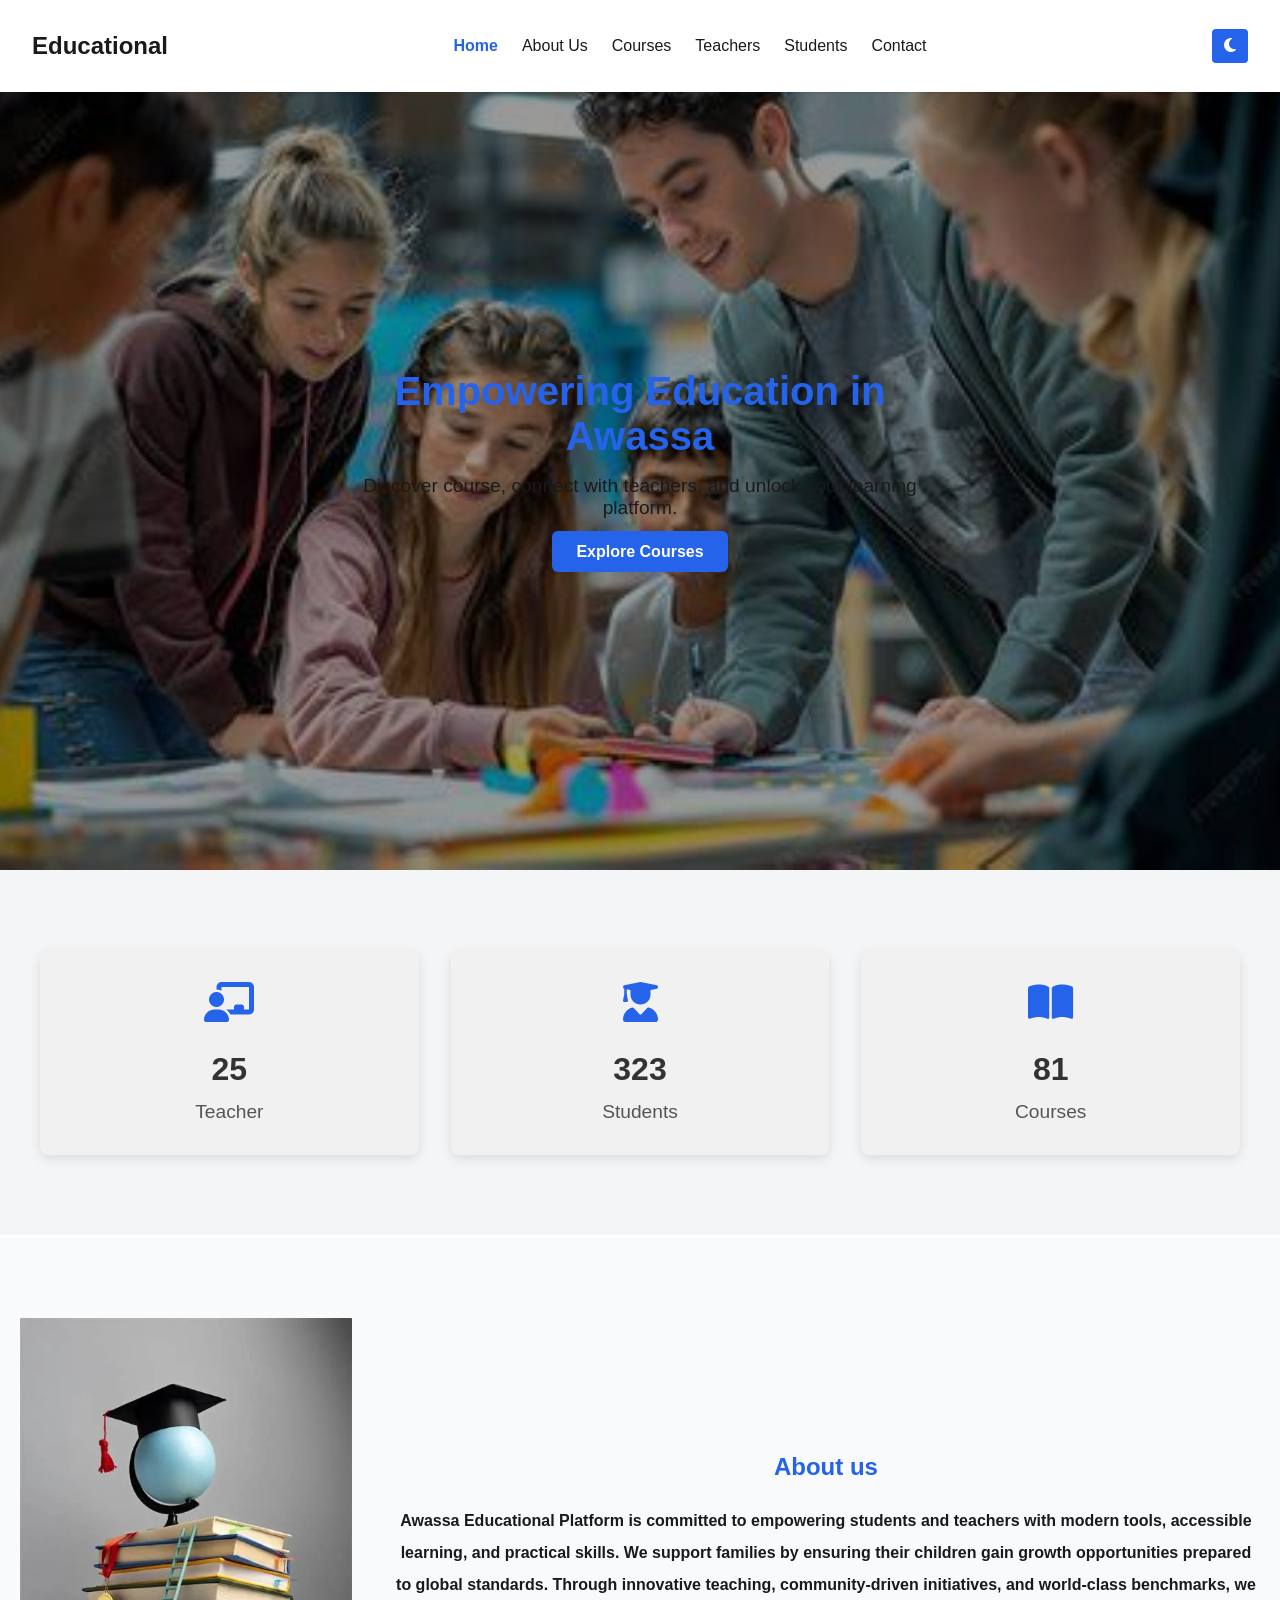
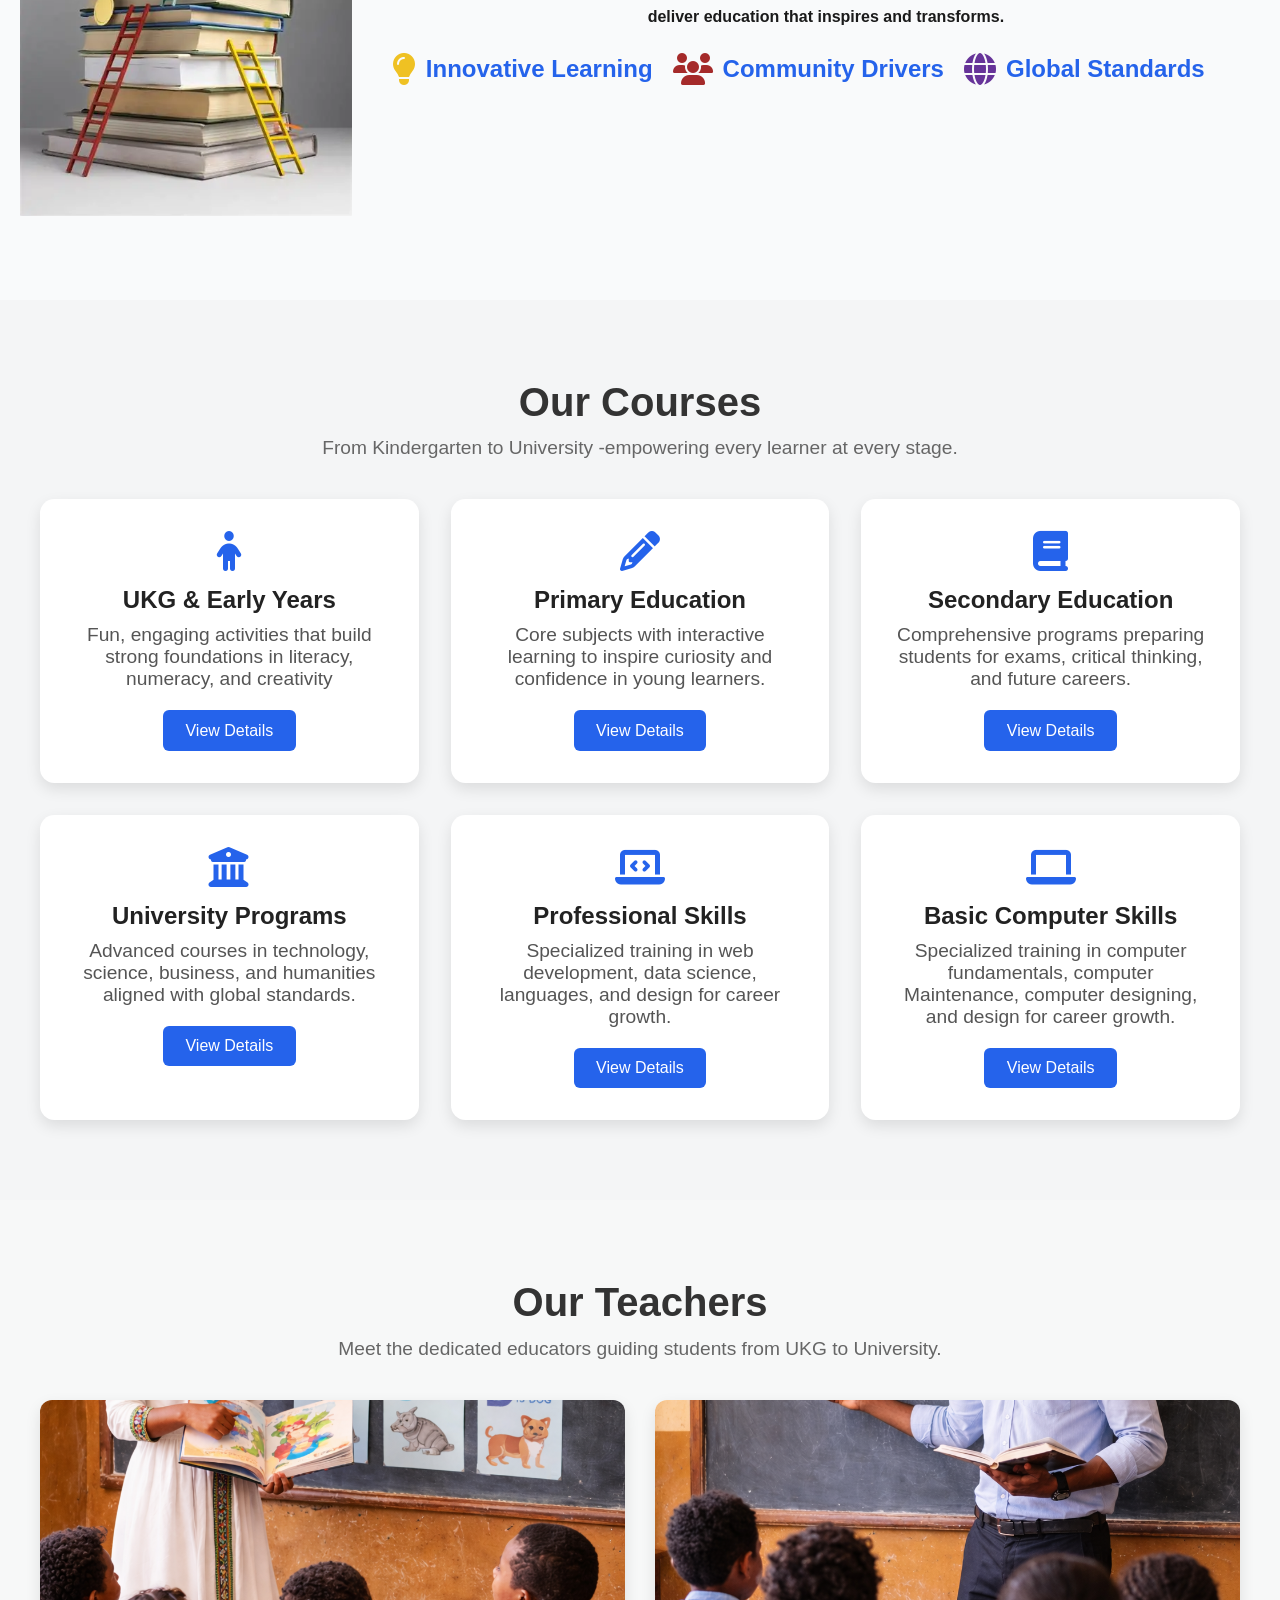
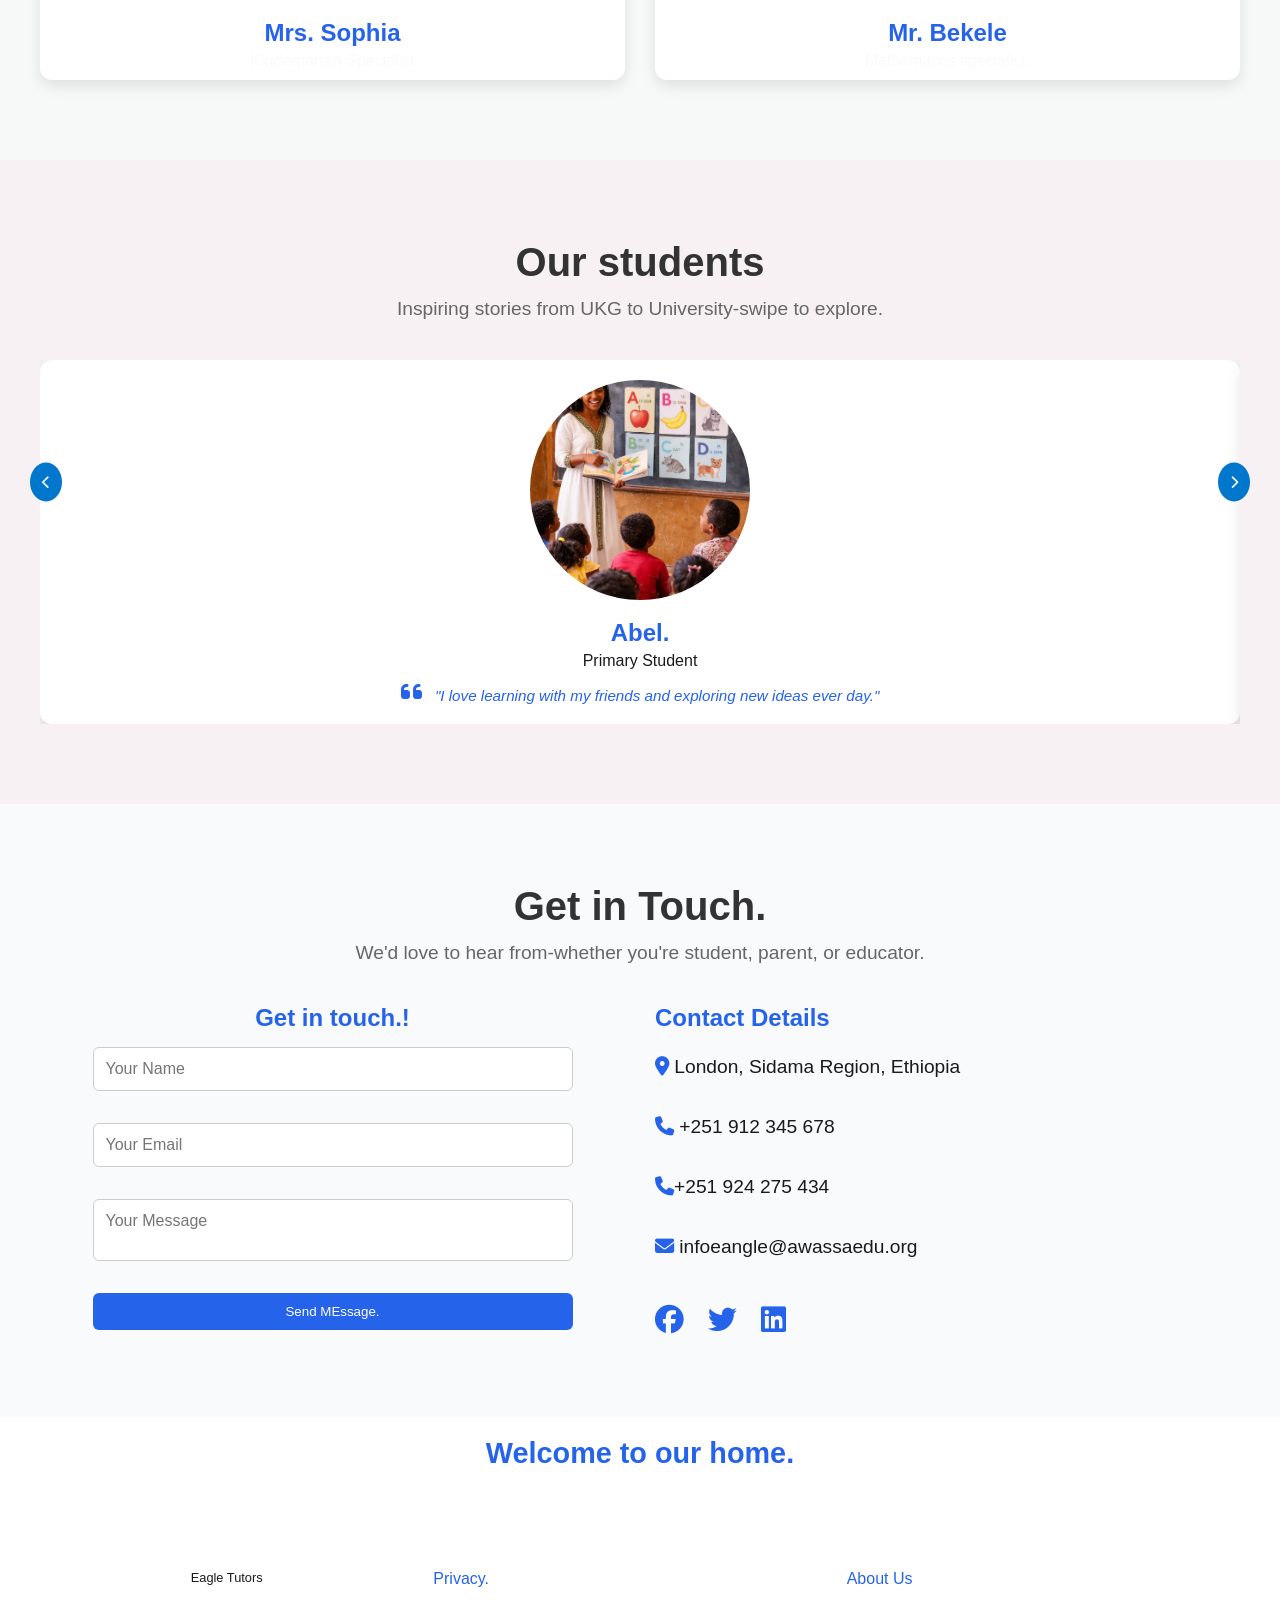
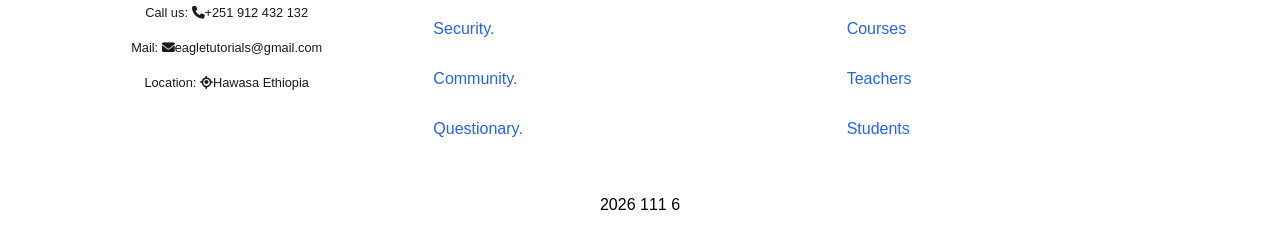
==== index.html @ bdf7477d "working on project body" ====
<!doctype html>
<html lang="en">
  <head>
    <meta charset="UTF-8" />
    <meta name="viewport" content="width=device-width, initial-scale=1.0" />
    <title>Awassa Educational Websites</title>
    <link
      rel="stylesheet"
      href="https://cdnjs.cloudflare.com/ajax/libs/font-awesome/6.7.2/css/all.min.css"
    />

    <link rel="stylesheet" href="../style.css" />
    <link rel="stylesheet" href="../responsive.css" />
  </head>
  <body>
    <header class="top-bar">
      <div class="logo">
        <h2>Educational</h2>
      </div>

      <nav class="nav-links">
        <a href="#home">Home</a>
        <a href="#about">About Us</a>
        <a href="#course">Courses</a>
        <a href="#teacher">Teachers</a>
        <a href="#student">Students</a>
        <a href="#contact">Contact</a>
      </nav>

      <div class="top-right-bar">
        <div>
          <div class="eye-care">
            <i class="fas fa-sun"></i>
          </div>
          <div class="eye-care-btn">
            <span>light</span>
            <span>dark</span>
          </div>
        </div>
        <div class="menu-toggle">
          <i class="fas fa-bars"></i>
        </div>
      </div>
    </header>

    <!-- hero-section -->

    <section class="hero" id="home">
      <div class="hero-content">
        <h1>Empowering Education in Awassa</h1>
        <p>
          Discover course, connect with teachers, and unlock your learning
          platform.
        </p>
        <a href="#course" class="btn-primary">Explore Courses</a>
      </div>
    </section>
    <!-- 
spinners section number of techers, srudents, and course like when it entry is intetrzectiong it will count number contznt -->
    <section id="stats" class="stats-section">
      <div class="stats-container">
        <div class="stats-box">
          <i class="fas fa-chalkboard-teacher fa-spin"></i>
          <h2 class="counter" data-target="25">0</h2>
          <p>Teacher</p>
        </div>

        <div class="stats-box">
          <i class="fas fa-user-graduate fa-spin"></i>
          <h2 class="counter" data-target="350">0</h2>
          <p>Students</p>
        </div>

        <div class="stats-box">
          <i class="fas fa-book-open fa-spin"></i>
          <h2 class="counter" data-target="85">0</h2>
          <p>Courses</p>
        </div>
      </div>
    </section>

    <!-- about-us section -->

    <section id="about" class="about-section">
      <div class="about-container">
        <div class="about-image">
          <img src="../img/about.png" alt="About image" />
        </div>
        <div class="about-content">
          <h1>About us</h1>
          <p>
            Awassa Educational Platform is committed to empowering students and
            teachers with modern tools, accessible learning, and practical
            skills. We support families by ensuring their children gain growth
            opportunities prepared to global standards. Through innovative
            teaching, community-driven initiatives, and world-class benchmarks,
            we deliver education that inspires and transforms.
          </p>

          <div class="about-highlight">
            <div class="highlight">
              <i class="fas fa-lightbulb"></i>
              <span>Innovative Learning</span>
            </div>

            <div class="highlight">
              <i class="fas fa-users"></i>
              <span>Community Drivers</span>
            </div>

            <div class="highlight">
              <i class="fas fa-globe"></i>
              <span>Global Standards</span>
            </div>
          </div>
        </div>
      </div>
    </section>

    <!-- course section -->

    <section id="course" class="course-section">
      <div class="Course-container">
        <h1 class="section-title">Our Courses</h1>
        <p class="section-subtitle">
          From Kindergarten to University -empowering every learner at every
          stage.
        </p>

        <div class="Course-grid">
          <!-- //kindergarten -->

          <div class="course-card">
            <i class="fas fa-child"></i>
            <h2>UKG & Early Years</h2>
            <p>
              Fun, engaging activities that build strong foundations in
              literacy, numeracy, and creativity
            </p>
            <a href="#" class="btn-secondary">View Details</a>
          </div>
          <!-- Primary -->
          <div class="course-card">
            <i class="fas fa-pencil-alt"></i>
            <h2>Primary Education</h2>
            <p>
              Core subjects with interactive learning to inspire curiosity and
              confidence in young learners.
            </p>
            <a href="#" class="btn-secondary">View Details</a>
          </div>
          <!-- secondary -->
          <div class="course-card">
            <i class="fas fa-book"></i>
            <h2>Secondary Education</h2>
            <p>
              Comprehensive programs preparing students for exams, critical
              thinking, and future careers.
            </p>
            <a href="#" class="btn-secondary">View Details</a>
          </div>

          <!--University-->
          <div class="course-card">
            <i class="fas fa-university"></i>
            <h2>University Programs</h2>
            <p>
              Advanced courses in technology, science, business, and humanities
              aligned with global standards.
            </p>
            <a href="#" class="btn-secondary">View Details</a>
          </div>

          <!-- Professional skill -->
          <div class="course-card">
            <i class="fas fa-laptop-code"></i>
            <h2>Professional Skills</h2>
            <p>
              Specialized training in web development, data science, languages,
              and design for career growth.
            </p>
            <a href="#" class="btn-secondary">View Details</a>
          </div>

          <!-- Professional skill -->
          <div class="course-card">
            <i class="fas fa-laptop"></i>
            <h2>Basic Computer Skills</h2>
            <p>
              Specialized training in computer fundamentals, computer
              Maintenance, computer designing, and design for career growth.
            </p>
            <a href="#" class="btn-secondary">View Details</a>
          </div>
        </div>
      </div>
    </section>

    <section class="teacher-section" id="teacher">
      <div class="teacher-container">
        <h1 class="section-title">Our Teachers</h1>
        <p class="section-subtitle">
          Meet the dedicated educators guiding students from UKG to University.
        </p>

        <div class="teacher-grid">
          <div class="teacher-card">
            <div class="card-inner">
              <div class="card-front">
                <img src="/img/Teacher-1.png" alt="Teacher-1" />
                <h2>Mrs. Sophia</h2>
                <p>Kindergarten Specialist</p>
              </div>
              <div class="card-back">
                <h2>About Mrs. Sophia</h2>
                <p>
                  with over 10 years pf experience in early childhood education,
                  Mrs. Sophia creates playful,engaging lessons that build strong
                  foundations for life long learning.
                </p>
                <div class="teacher-socials">
                  <a href="#"><i class="fab fa-facebook"></i></a>
                  <a href="#"><i class="fab fa-twitter"></i></a>
                  <a href="#"><i class="fab fa-linkedin"></i></a>
                </div>
              </div>
            </div>
          </div>

          <div class="teacher-card">
            <div class="card-inner">
              <div class="card-front">
                <img src="/img/Teacher-2.png" alt="Teacher-2" />
                <h2>Mr. Bekele</h2>
                <p>Mathematics specialist.</p>
              </div>
              <div class="card-back">
                <h2>About Mrs. Bekele</h2>
                <p>
                  Passionate about problem solving, Mr.Bekele helps students
                  master mathematics with clarity and confidence.
                </p>
                <div class="teacher-socials">
                  <a href="#"><i class="fab fa-facebook"></i></a>
                  <a href="#"><i class="fab fa-twitter"></i></a>
                  <a href="#"><i class="fab fa-linkedin"></i></a>
                </div>
              </div>
            </div>
          </div>
        </div>
      </div>
    </section>
    <!-- students section -->
    <section id="student" class="student-section">
      <div class="student-container">
        <h2 class="section-title">Our students</h2>
        <p class="section-subtitle">
          Inspiring stories from UKG to University-swipe to explore.
        </p>

        <div class="student-carousel">
          <div class="carousel-track">
            <div class="student-card">
              <img src="/img/Teacher-1.png" alt="student-1" />
              <h2>Abel.</h2>
              <p>Primary Student</p>

              <blockquote>
                <i class="fas fa-quote-left"></i>
                "I love learning with my friends and exploring new ideas ever
                day."
              </blockquote>
            </div>

            <div class="student-card">
              <img src="/img/Teacher-2.png" alt="student-2" />
              <h2>John.</h2>
              <p>Secondary Student</p>

              <blockquote>
                <i class="fas fa-quote-left"></i>
                "Our teachers helps us to build strong background for our
                tomorrow."
              </blockquote>
            </div>

            <div class="student-card">
              <img src="/img/" alt="student-1" />
              <h2>Berhane.</h2>
              <p>University Students</p>

              <blockquote>
                <i class="fas fa-quote-left"></i>
                "This platform gave me the skills to succeed in technology and
                beyond."
              </blockquote>
            </div>
          </div>
        </div>

        <!-- btn naviagtion -->
        <button class="carousal-btn prev">
          <i class="fas fa-chevron-left"></i>
        </button>
        <button class="carousal-btn next">
          <i class="fas fa-chevron-right"></i>
        </button>
      </div>
    </section>
    <!-- //contact section -->

    <section class="contact-section" id="contact">
      <div class="contact-container">
        <h1 class="section-title">Get in Touch.</h1>
        <p class="section-subtitle">
          We'd love to hear from-whether you're student, parent, or educator.
        </p>
        <div class="contact-grid">
          <div class="contact-form">
            <h2 class="contact-title">Get in touch.!</h2>
            <form>
              <input type="text" placeholder="Your Name" required />
              <input type="email" placeholder="Your Email" required />
              <textarea placeholder="Your Message"></textarea>
              <button type="submit" class="btn-secondary">Send MEssage.</button>
            </form>
          </div>

          <div class="contact-info">
            <h2>Contact Details</h2>
            <p>
              <i class="fas fa-map-marker-alt"></i> London, Sidama Region,
              Ethiopia
            </p>
            <p><i class="fas fa-phone"></i> +251 912 345 678</p>
            <p><i class="fas fa-phone"></i>+251 924 275 434</p>
            <p><i class="fas fa-envelope"></i> infoeangle@awassaedu.org</p>

            <div class="contact-socials">
              <a href="#"><i class="fab fa-facebook"></i></a>
              <a href="#"><i class="fab fa-twitter"></i></a>
              <a href="#"><i class="fab fa-linkedin"></i></a>
            </div>
          </div>
        </div>
      </div>
    </section>

    <!-- /* footer section starts */ -->

    <footer class="footer-section">
      <h3>Welcome to our home.</h3>
      <div class="footer-container">
        <div class="footer-content-info">
          <p>Eagle Tutors</p>
          <p>Call us: <i class="fas fa-phone"></i>+251 912 432 132</p>
          <p>Mail: <i class="fa fa-envelope"></i>eagletutorials@gmail.com</p>
          <p>Location: <i class="fas fa-location"></i>Hawasa Ethiopia</p>
        </div>
        <div class="footer-new-links">
          <nav class="footer-nav">
            <ul class="nav-links">
              <a href="#">Privacy.</a>
              <a href="#">Security.</a>
              <a href="#">Community.</a>
              <a href="#">Questionary.</a>
            </ul>
          </nav>
        </div>

        <div class="footer-nav">
          <ul class="nav-links">
            <a href="#about">About Us</a>
            <a href="#course">Courses</a>
            <a href="#teacher">Teachers</a>
            <a href="#student">Students</a>
          </ul>
        </div>
      </div>
      <div class="day">
        <p>&copy; <span class="day"></span></p>
      </div>
    </footer>

    <script src="/script.js"></script>
  </body>
</html>
---- style.css ----
* {
  padding: 0;
  margin: 0;
  box-sizing: border-box;
  font-family: "poppins", sans-serif;
  scroll-behavior: smooth;
}
body {
  padding-top: 60px;
}
:root {
  --top-bar-bg-color: #ffff;
  --top-bar-txt-color: #1a1a1a;
  --btn-bg-color: #2563eb;
  --btn-txt-color: #ffffff;
  --sec-bg: #f9fafb;
}
body.dark {
  --top-bar-bg-color: #0f172a;
  --top-bar-txt-color: #e2e8f0;
  --btn-bg-color: #38bdf8;
  --btn-txt-color: #0f172a;
  --sec-bg: #1e293b;
}
.top-bar {
  display: flex;
  justify-content: space-between;
  align-items: center;
  padding: 1.8rem 2rem;
  background: var(--top-bar-bg-color);
  color: var(--top-bar-txt-color);
  position: fixed;
  top: 0;
  width: 100%;
  z-index: 1000;
  box-shadow: 0 1px 3px rgba(0, 0, 0, 0.1);
}
.logo h2 {
  color: var(--top-bar-txt-color);
  margin: 0;
}
.nav-links {
  display: flex;
  gap: 1.5rem;
}
.nav-links a {
  color: var(--top-bar-txt-color);
  text-decoration: none;
  font-weight: 500;
  transition: color 0.3s ease;
}
.nav-links a.active-link {
  color: var(--btn-bg-color);
  font-weight: 700;
}
.nav-links a:hover {
  color: var(--btn-bg-color);
}
.menu-toggle {
  display: none;
}
.top-right-bar {
  display: flex;
  align-items: center;
  gap: 1rem;
}
.eye-care {
  cursor: pointer;
  background: var(--btn-bg-color);
  color: var(--btn-txt-color);
  padding: 8px 12px;
  border-radius: 4px;
  transition: background 0.4s all ease;
}
.eye-care:hover {
  background: #3a9bdc;
}
.eye-care-btn {
  background: var(--btn-bg-color);
  width: 120px;
  flex-direction: column;
  position: absolute;
  padding: 0.5rem;
  border-radius: 6px;
  top: 60px;
  right: 20px;
  color: var(--btn-txt-color);
  cursor: pointer;
  transition: 0.2s all ease;
  display: none;
}
.eye-care-btn span {
  margin: 10px 0;
  color: var(--btn-txt-color);
  cursor: pointer;
  transition: 0.3s all ease;
}
.menu-toggle {
  display: none;
  font-size: 1.5rem;
  cursor: pointer;
  color: var(--top-bar-txt-color);
}
.menu-toggle i:hover {
  box-shadow: 1px solid saddlebrown;
  box-shadow: 0 1px 2px rgba(#fff, #ccc, #ecc, 0.1);
}
/* animation for all section */

section.reveal {
  opacity: 0;
  transform: translateY(30px);
  transition: all 0.8s ease-out;
}
section.entry {
  opacity: 1;
  transform: translateY(0);
}

/*hero section style*/

.hero {
  padding: 100px;
  display: flex;
  justify-content: space-around;
  align-items: center;
  min-height: 90vh;
  background: url("/img/hero.png") no-repeat center center/cover;
  color: var(--btn-txt-color);
  position: relative;
}
.hero::before {
  content: "";
  position: absolute;
  inset: 0;
  background: rgba(0, 0, 0, 0.4);
}
.hero-content {
  max-width: 600px;
  text-align: center;
  position: relative;
  width: 100%;
}
.hero-content h1 {
  font-size: 2.5rem;
  margin-bottom: 1rem;
  color: var(--btn-bg-color);
}
.hero-content p {
  max-width: 100%;
  font-size: 1.2rem;
  margin-bottom: 1.5rem;
  color: var(--top-bar-txt-color);
}
.btn-primary {
  background: var(--btn-bg-color);
  color: var(--btn-txt-color);
  padding: 12px 24px;
  border-radius: 6px;
  text-decoration: none;
  font-weight: 600;
  transition: background 0.3s ease;
}
.btn-primary:hover {
  background: #3a9bdc;
  cursor: pointer;
}
.about-section {
  margin-top: 0.2rem;
}

/* about section styles */
.about-section {
  padding: 80px 20px;
  background: var(--sec-bg);
  text-align: center;
}
.about-container {
  display: flex;
  justify-content: space-between;
  align-items: center;
  max-width: 1600px;
  width: 100%;
  margin: 0 auto;
}
.about-container .about-image img {
  max-width: 100%;
  border-radius: 1px;
  height: auto;
}
.about-content {
  max-width: 1000px;
  text-align: center;
  width: 100%;
  margin: 0 auto;
  margin-left: 2.5rem;
}
.about-content h1 {
  text-align: center;
  margin-bottom: 1.5rem;
  color: var(--btn-bg-color);
}

.about-content p {
  text-align: center;
  line-height: 2;
  font-size: 1rem;
  font-weight: 600;
  color: var(--top-bar-txt-color);
}
.about-highlight {
  display: flex;
  gap: 1.25rem;
  margin-top: 1.25rem;
}
.about-highlight .highlight {
  display: flex;
  align-items: center;
  gap: 10px;
  font-weight: 600;
}
.highlight i {
  font-size: 2rem;
}
.highlight:nth-child(1) {
  color: #efc123;
}
.highlight:nth-child(2) {
  color: brown;
}
.highlight:nth-child(3) {
  color: rebeccapurple;
}
.highlight span {
  color: var(--btn-bg-color);
  font-size: 1.5rem;
}

.stats-section {
  padding: 80px 20px;
  background: #f4f5f6;
}
.stats-container {
  max-width: 1200px;
  width: 100%;
  margin: 0 auto;
  display: flex;
  justify-content: space-around;
  flex-wrap: wrap;
  gap: 2rem;
  text-align: center;
}
.stats-box {
  flex: 1 1 250px;
  text-align: center;
  background: #f1f1f1;
  padding: 2rem;
  border-radius: 0.5rem;
  box-shadow: 0 4px 12px rgba(0, 0, 0, 0.1);
  transition: transform 0.3s ease;
}
.stats-box:hover {
  transform: translateY(-5px);
  cursor: pointer;
}
.stats-box i {
  font-size: 2.5rem;
  color: var(--btn-bg-color);
  margin-bottom: 1rem;
}
.stats-box h2 {
  font-size: 2rem;
  color: #333;
  margin: 0.8rem 0;
}
.stats-box p {
  font-size: 1.2rem;
  color: #555;
}

/* course section starts */
.course-section {
  background: #f4f5f6;
  padding: 80px 20px;
}
.Course-container {
  max-width: 1200px;
  margin: 0 auto;
  text-align: center;
}
.section-title {
  font-size: 2.5rem;
  margin-bottom: 0.8rem;
  color: #333;
}
.section-subtitle {
  font-size: 1.2rem;
  color: #666;
  margin-bottom: 2.5rem;
}
.Course-grid {
  display: grid;
  grid-template-columns: repeat(auto-fit, minmax(300px, 1fr));
  gap: 2rem;
}
.course-card {
  background: #fff;
  padding: 2rem;
  border-radius: 0.9rem;
  box-shadow: 0 6px 15px rgba(0, 0, 0, 0.1);
  transition:
    transform 0.3s ease,
    box-shadow 0.3s ease;
}
.course-card:hover {
  transform: translateY(-8px);
  box-shadow: 0 10px 20px rgba(0, 0, 0, 0.15);
}
.course-card i {
  font-size: 2.5rem;
  color: var(--btn-bg-color);
  margin-bottom: 15px;
}
.course-card h2 {
  margin-bottom: 10px;
  font-size: 1.5rem;
  color: #222;
}
.course-card p {
  font-size: 1.2rem;
  color: #555;
  margin-bottom: 20px;
}
.btn-secondary {
  display: inline-block;
  text-decoration: none;
  padding: 0.7rem 1.4rem;
  background: var(--btn-bg-color);
  color: var(--btn-txt-color);
  border-radius: 6px;
  transition: background 0.3s ease;
}
.btn-secondary:hover {
  background: #005fa3;
}

/* //teacher section stylk starts */
.teacher-section {
  background: #f7f8f8;
  padding: 80px 20px;
}
.teacher-container {
  max-width: 1200px;
  margin: 0 auto;
  text-align: center;
}
.teacher-grid {
  display: grid;
  grid-template-columns: repeat(auto-fit, minmax(300px, 1fr));
  gap: 30px;
}
.teacher-card {
  perspective: 1000px;
  cursor: pointer;
}
.card-inner {
  position: relative;
  width: 100%;
  height: 280px;
  transition: transform 0.8s;
  transform-style: preserve-3d;
}
.teacher-card:hover .card-inner {
  transform: rotateY(180deg);
}
.teacher-card.flipped .card-inner {
  transform: rotateY(180deg);
}
.card-front,
.card-back {
  position: absolute;
  width: 100%;
  height: 100%;
  border-radius: 12px;
  box-shadow: 0 6px 15px rgba(0, 0, 0, 0.1);
  backface-visibility: hidden;
  overflow: hidden;
}
.card-front {
  background: var(--top-bar-bg-color);
  text-align: center;
}
.card-front img {
  width: 100%;
  height: 200px;
  margin: auto;
  object-fit: cover;
}
.card-front h2 {
  margin: 15px 0 5px;
  color: var(--btn-bg-color);
}
.card-front p {
  color: var(--sec-bg);
}
.card-back {
  transform: rotateY(180deg);
  background: var(--btn-bg-color);
  color: var(--btn-txt-color);
  padding: 20px;
  text-align: left;
}
.card-back h2 {
  margin-bottom: 10px;
}
.card-back p {
  font-size: 0.95rem;
  line-height: 1.5;
}
.teacher-socials {
  margin-top: 1rem;
  display: flex;
  gap: 1rem;
}
.teacher-socials a {
  text-decoration: none;
  color: var(--top-bar-bg-color);
  font-size: 1.3rem;
  transition: color 0.3s ease;
}
.teacher-socials a:hover {
  color: var(--top-bar-bg-color);
}

/* students section starts */

.student-section {
  padding: 80px 20px;
  background: #f8f1f3;
  position: relative;
}
.student-container {
  max-width: 1200px;
  margin: 0 auto;
  text-align: center;
}
.student-carousel {
  display: flex;
  overflow: hidden;
  scroll-behavior: smooth;
  width: 100%;
}
.carousel-track {
  display: flex;
  transition: transform 0.3s ease;
}
.student-card {
  flex: 0 0 100%;
  max-width: 100%;
  background: #fff;
  border-radius: 12px;
  padding: 20px;
  margin: 0;
  box-shadow: 0 6px 15px rgba(0, 0, 0, 0.1);
  transition: background 0.3s ease;
  width: 100%;
  overflow: hidden;
}
.student-card img {
  width: 220px;
  height: 220px;
  object-fit: cover;
  border-radius: 50%;
}
.student-card h2 {
  margin: 15px 0 5px;
  color: var(--btn-bg-color);
}
.student-card p {
  color: var(--top-bar-txt-color);
  font-size: 1rem;
  margin-bottom: 10px;
  text-align: center;
  word-wrap: break-word;
  overflow-wrap: break-word;
}
.student-card blockquote {
  font-style: italic;
  color: var(--btn-bg-color);
  font-size: 0.95rem;
}
blockquote i {
  color: var(--btn-bg-color);
  font-size: 1.5rem;
  margin-right: 8px;
}
.carousal-btn {
  position: absolute;
  top: 50%;
  transform: translateY(-50%);
  background: #0077cc;
  color: #fff;
  border: none;
  padding: 12px;
  border-radius: 50%;
  cursor: pointer;
}
.carousal-btn.prev {
  left: 30px;
}
.carousal-btn.next {
  right: 30px;
}
.carousal-btn:hover {
  background: #005fa3;
}
/* contact section */
.contact-section {
  padding: 80px 20px;
  background: var(--sec-bg);
}
.contact-container {
  max-width: 1200px;
  width: 100%;
  margin: 0 auto;
  text-align: center;
}
.contact-grid {
  display: grid;
  grid-gap: 30px;
  margin-top: 2rem;
  grid-template-columns: 1fr 1fr;
}
.contact-grid form {
  display: flex;
  flex-direction: column;
  gap: 20px;
  max-width: 480px;
  width: 100%;
  text-align: center;
  margin: 0 auto;
}

.contact-form input,
.contact-form textarea {
  padding: 12px;
  border: 1px solid #ccc;
  border-radius: 6px;
  font-size: 1rem;
  margin-bottom: 12px;
}
.contact-form .contact-title {
  margin-bottom: 15px;
  color: var(--btn-bg-color);
}
.contact-form textarea {
  resize: none;
}
.contact-form .btn-secondary {
  border: none;
  outline: none;
}
.contact-info {
  text-align: left;
  max-width: 100%;
  display: flex;
  flex-direction: column;
}
.contact-info h2 {
  margin-bottom: 1rem;
  color: var(--btn-bg-color);
}
.contact-info p {
  margin: 0.5rem 0;
  color: var(--top-bar-txt-color);
  margin-bottom: 30px;
  font-size: 1.2rem;
}
.contact-info p i {
  color: var(--btn-bg-color);
}
.contact-socials {
  margin-top: 1rem;
  display: flex;
  gap: 1.5rem;
}
.contact-socials a {
  font-size: 1.5rem;
  color: var(--btn-bg-color);
  transition: color 0.3s ease;
  font-size: 1.8rem;
}
.contact-socials a:hover {
  color: var(--top-bar-txt-color);
}
/* footer section starts */

.footer-section h3 {
  text-align: center;
  margin: 20px 0;
  font-size: 1.8rem;
  color: var(--btn-bg-color);
}
.footer-container {
  display: grid;
  grid-template-columns: repeat(3, 1fr);
  width: 100%;
  background: var(--btn-txt-color);
  padding: 80px 20px 30px;
  color: var(--top-bar-txt-color);
}
.footer-content-info {
  display: flex;
  flex-direction: column;
  gap: 20px;
  text-align: center;
}
.footer-content-info p {
  color: var(--top-bar-txt-color);
  font-size: 0.8rem;
}
.footer-nav .nav-links {
  display: flex;
  flex-direction: column;
}
.footer-nav ul a {
  margin-bottom: 8px;
  text-decoration: none;
  color: var(--btn-bg-color);
  transition: 0.5s all ease;
}
.footer-nav ul a:hover {
  color: var(--top-bar-txt-color);
  margin-left: 8px;
}
.footer-section .day {
  text-align: center;
  padding: 20px;
}
---- responsive.css ----
:root {
  --top-bar-bg-color: #ffff;
  --top-bar-txt-color: #1a1a1a;
  --btn-bg-color: #2563eb;
  --btn-txt-color: #ffffff;
  --sec-bg: #f9fafb;
}
body.dark {
  --top-bar-bg-color: #0f172a;
  --top-bar-txt-color: #e2e8f0;
  --btn-bg-color: #38bdf8;
  --btn-txt-color: #0f172a;
  --sec-bg: #1e293b;
}
/* navbar responsiveness */
@media (max-width: 768px) {
  .nav-links {
    display: none;
    flex-direction: column;
    background: var(--top-bar-bg-color);
    position: absolute;
    top: 65px;
    right: 0;
    width: 200px;
    padding: 2rem 1rem;
  }
  .nav-links.active {
    display: flex;
  }
  .menu-toggle {
    display: block;
  }

  /*hero section style*/
  .hero {
    flex-direction: column;
  }
  .btn-primary {
    padding: 6px 12px;
  }
  .hero-content h1 {
    font-size: 1.5rem;
    margin-bottom: 0.5rem;
    text-align: center;
    color: var(--btn-bg-color);
  }
  .about-container {
    flex-direction: column;
  }
  .about-content {
    margin-left: 0;
    font-size: 0.6rem;
  }
  .about-highlight {
    flex-direction: column;
  }
  /* //student section */
  .student-section {
    padding: 50px 15px;
  }
  .student-card {
    padding: 15px;
    overflow: hidden;
  }
  .student-card img {
    width: 140px;
    height: 140px;
  }
  .student-card h2 {
    font-size: 1.2rem;
  }
  .student-card p {
    font-size: 0.9rem;
    text-align: center;
    word-wrap: break-word;
    overflow-wrap: break-word;
  }
  .student-card blockquote {
    font-size: 0.85rem;
    text-align: center;
    word-wrap: break-word;
  }
  blockquote i {
    font-size: 1.2rem;
  }
  .carousal-btn {
    padding: 8px;
  }
  .carousal-btn.prev {
    left: 10px;
  }
  .carousal-btn.next {
    right: 10px;
  }

  .contact-container {
    display: flex;
    flex-direction: column;
  }
  .contact-grid {
    grid-template-columns: 1fr;
  }
  .footer-container {
    grid-template-columns: 1fr;
    text-align: center;
    gap: 20px;
  }
  .footer-nav .nav-links {
    align-items: center;
  }
  .footer-content-info {
    align-items: center;
  }
}
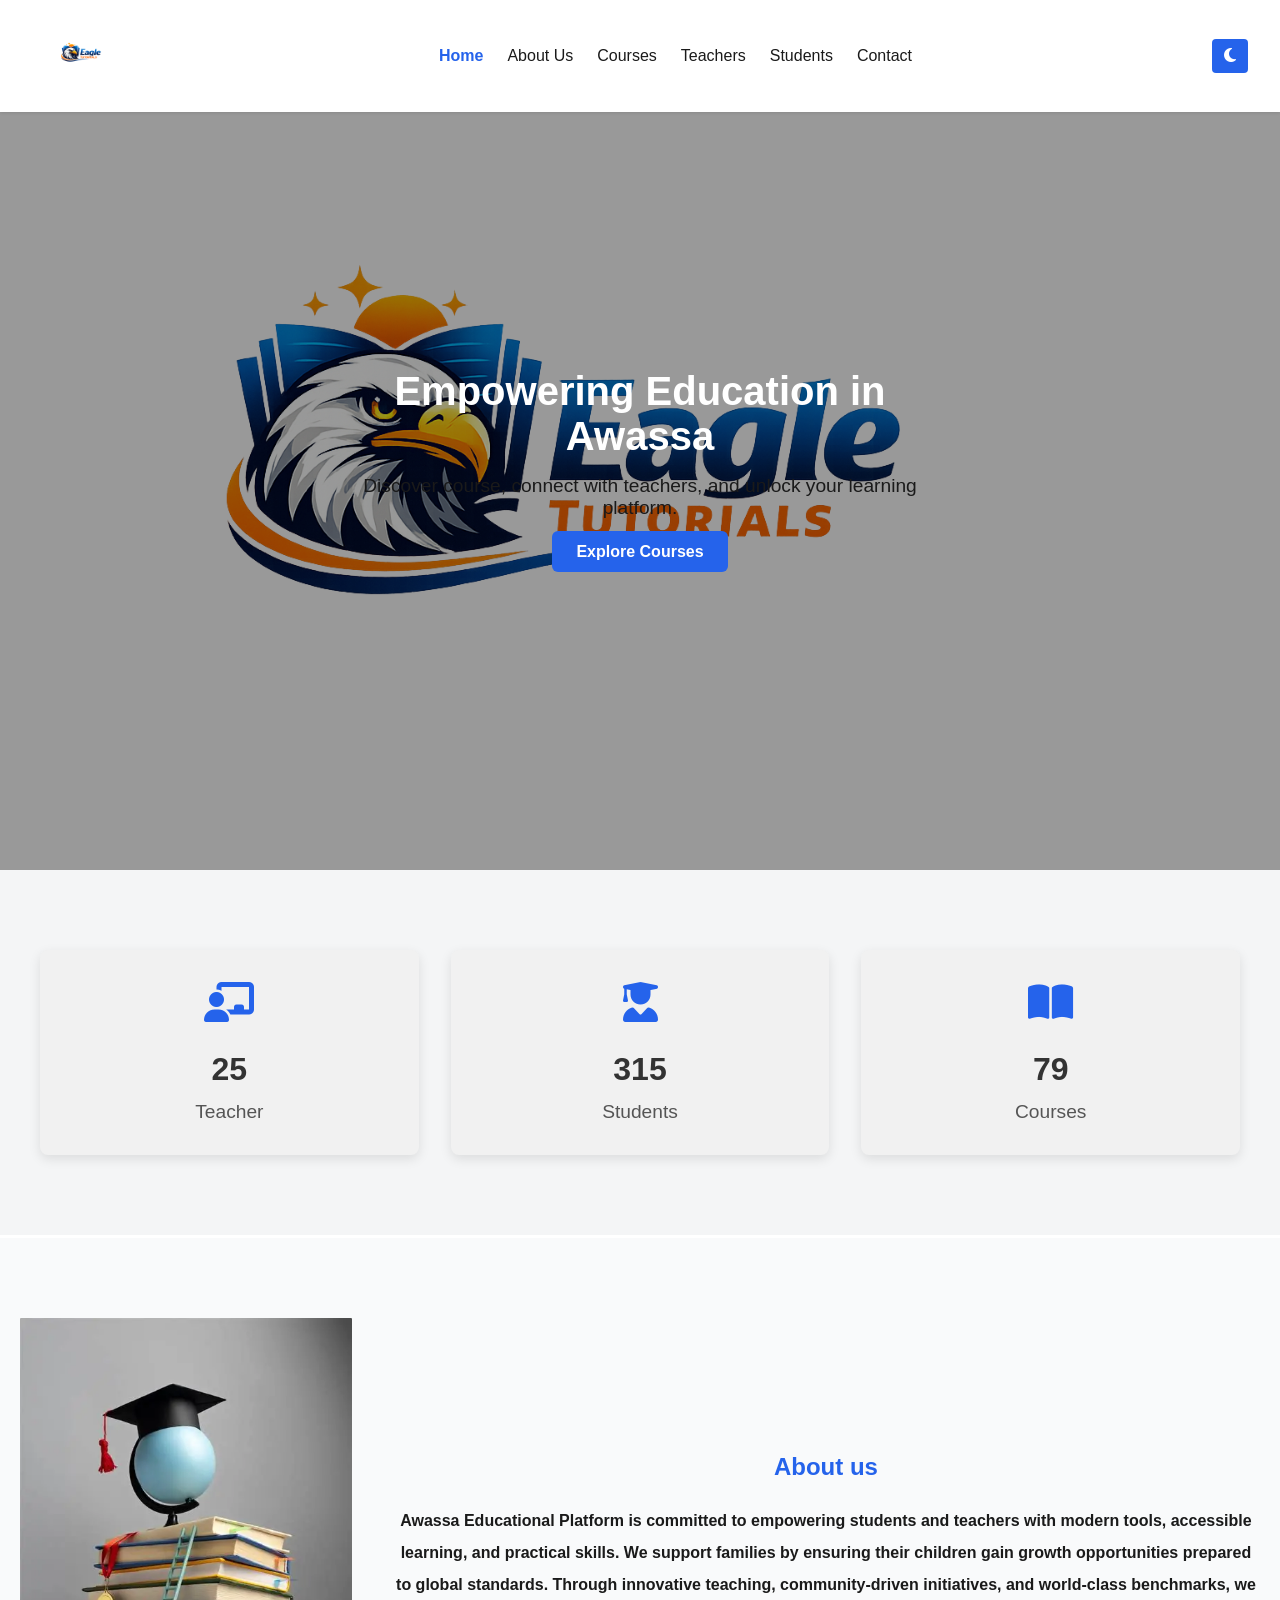
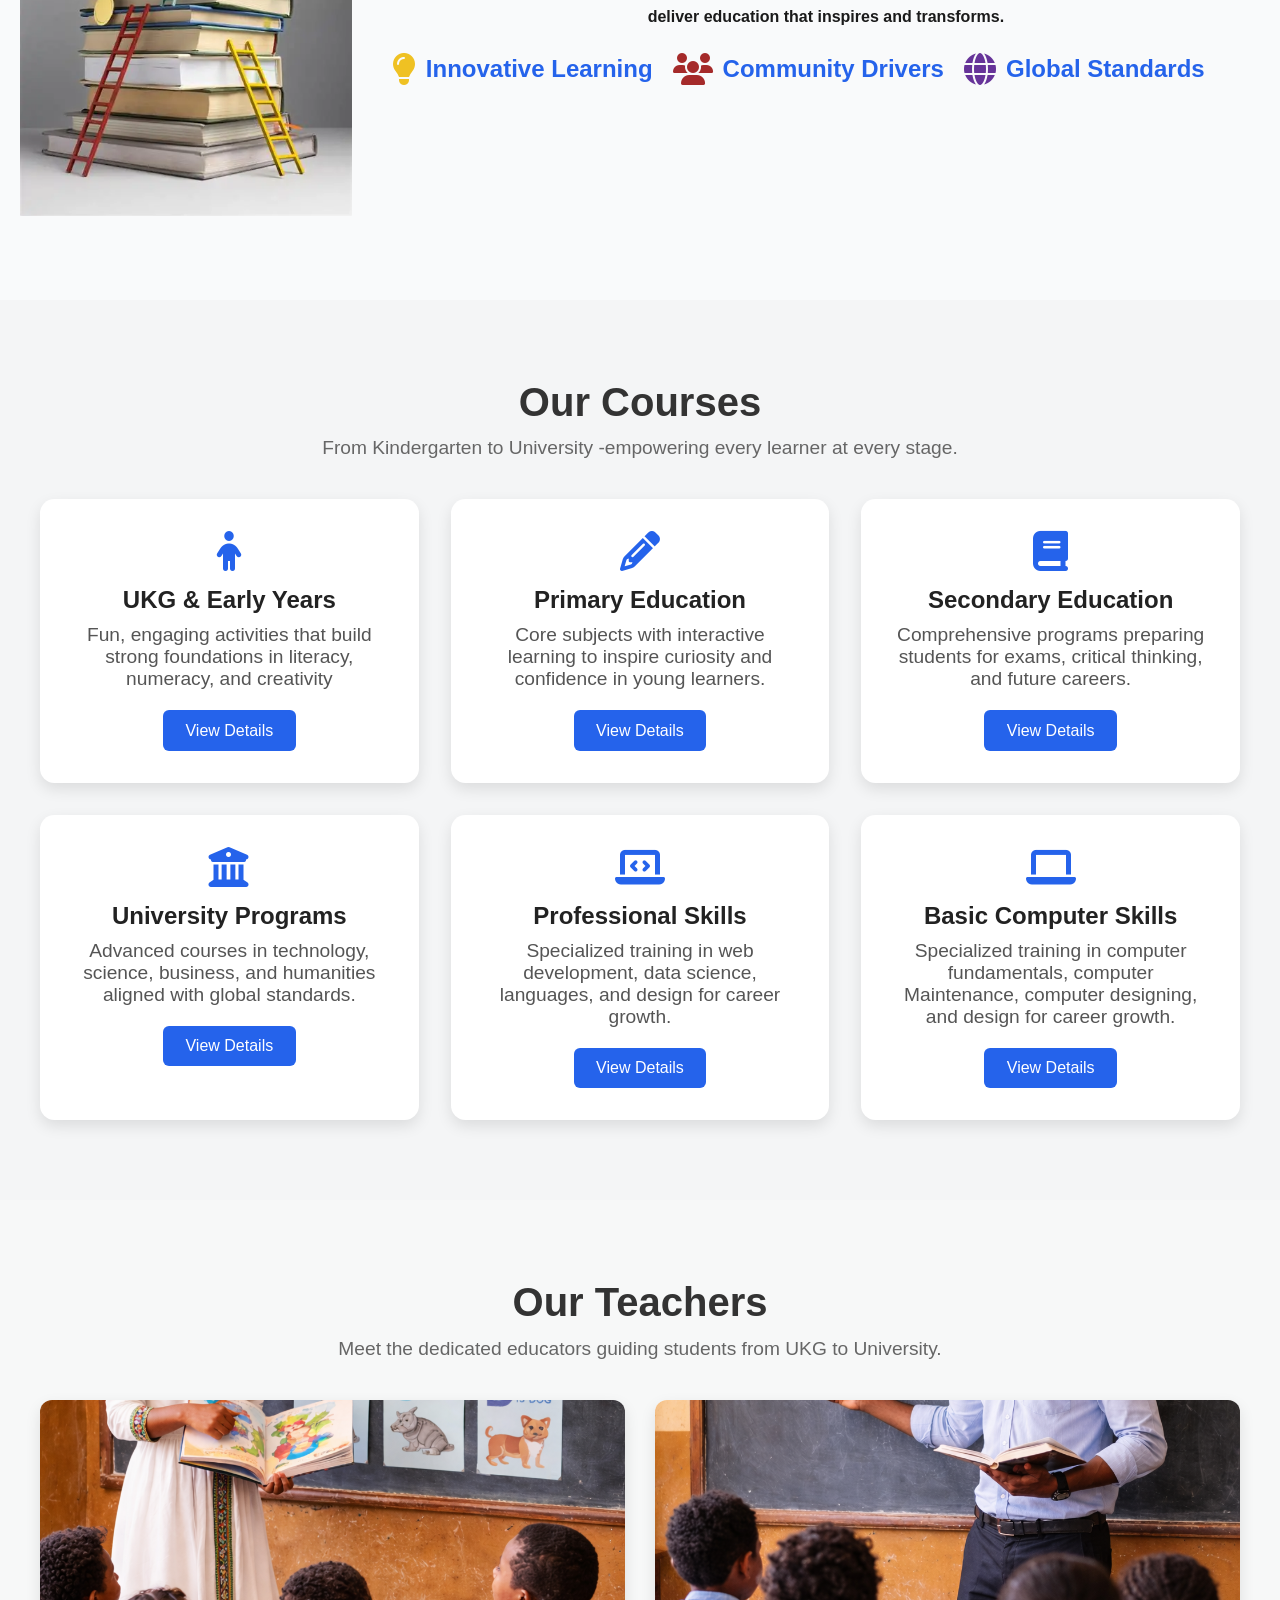
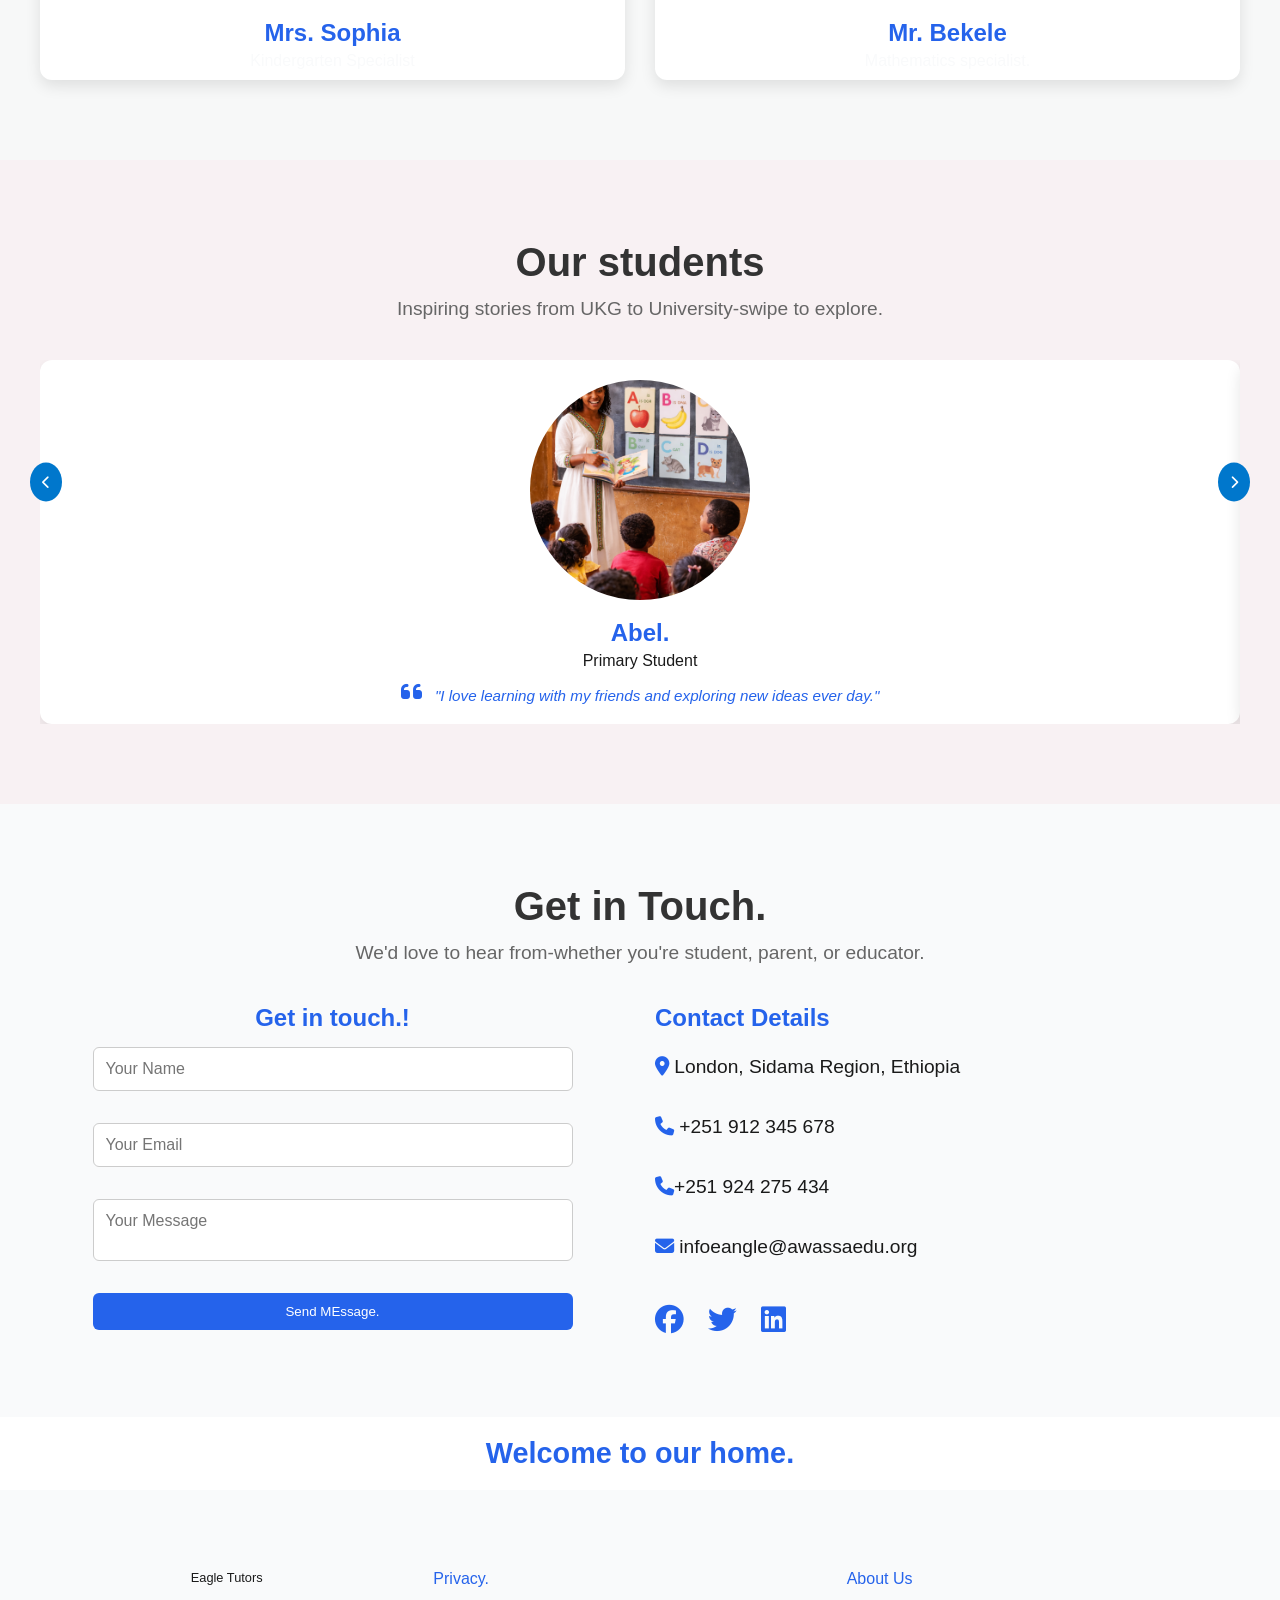
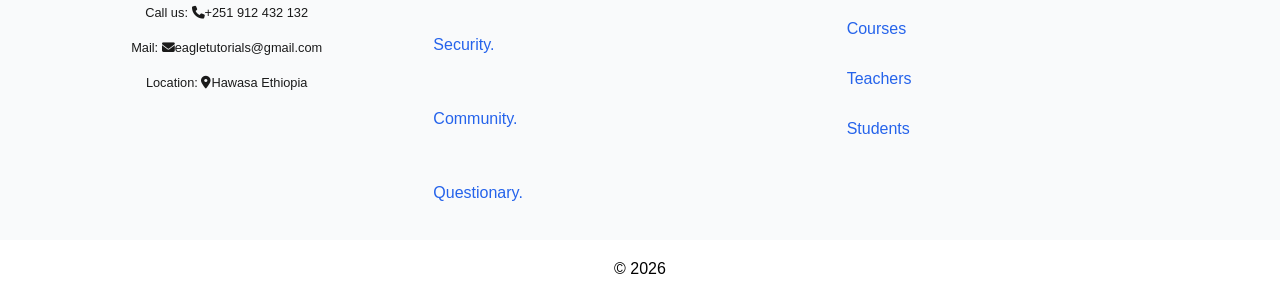
==== commit abe6e71c: "logo added and footer part alignments fiex" ====
--- a/index.html
+++ b/index.html
@@ -15,7 +15,9 @@
   <body>
     <header class="top-bar">
       <div class="logo">
-        <h2>Educational</h2>
+       <div class="logo-img">
+<img src="/img/logo.png" alt="EagleTutorials Logo">
+</div>
       </div>
 
       <nav class="nav-links">
@@ -356,15 +358,15 @@
           <p>Eagle Tutors</p>
           <p>Call us: <i class="fas fa-phone"></i>+251 912 432 132</p>
           <p>Mail: <i class="fa fa-envelope"></i>eagletutorials@gmail.com</p>
-          <p>Location: <i class="fas fa-location"></i>Hawasa Ethiopia</p>
+          <p>Location: <i class="fas fa-map-marker-alt"></i>Hawasa Ethiopia</p>
         </div>
         <div class="footer-new-links">
           <nav class="footer-nav">
             <ul class="nav-links">
-              <a href="#">Privacy.</a>
-              <a href="#">Security.</a>
-              <a href="#">Community.</a>
-              <a href="#">Questionary.</a>
+              <li><a href="#">Privacy.</a></li>
+              <li></li><a href="#">Security.</a></li>
+              <li></li><a href="#">Community.</a></li>
+              <li></li><a href="#">Questionary.</a></li>
             </ul>
           </nav>
         </div>
@@ -379,7 +381,7 @@
         </div>
       </div>
       <div class="day">
-        <p>&copy; <span class="day"></span></p>
+        <p>&copy; <span id="year"></span></p>
       </div>
     </footer>
 
--- a/style.css
+++ b/style.css
@@ -35,9 +35,15 @@
   z-index: 1000;
   box-shadow: 0 1px 3px rgba(0, 0, 0, 0.1);
 }
-.logo h2 {
-  color: var(--top-bar-txt-color);
-  margin: 0;
+.logo {
+  display: flex;
+  align-items: center;
+  padding: 0 1rem;
+}
+.logo .logo-img img {
+  width: auto;
+  height: 50px;
+  object-fit: contain;
 }
 .nav-links {
   display: flex;
@@ -125,7 +131,7 @@
   justify-content: space-around;
   align-items: center;
   min-height: 90vh;
-  background: url("/img/hero.png") no-repeat center center/cover;
+  background: url("/img/logo.png") no-repeat center center/cover;
   color: var(--btn-txt-color);
   position: relative;
 }
@@ -144,7 +150,7 @@
 .hero-content h1 {
   font-size: 2.5rem;
   margin-bottom: 1rem;
-  color: var(--btn-bg-color);
+  color: #fff;
 }
 .hero-content p {
   max-width: 100%;
@@ -605,7 +611,7 @@
   display: grid;
   grid-template-columns: repeat(3, 1fr);
   width: 100%;
-  background: var(--btn-txt-color);
+  background: var(--sec-bg);
   padding: 80px 20px 30px;
   color: var(--top-bar-txt-color);
 }
@@ -622,6 +628,9 @@
 .footer-nav .nav-links {
   display: flex;
   flex-direction: column;
+}
+.footer-nav ul li {
+  list-style: none;
 }
 .footer-nav ul a {
   margin-bottom: 8px;
--- a/responsive.css
+++ b/responsive.css
@@ -19,16 +19,20 @@
     flex-direction: column;
     background: var(--top-bar-bg-color);
     position: absolute;
-    top: 65px;
+    top: -4000%;
     right: 0;
     width: 200px;
     padding: 2rem 1rem;
   }
   .nav-links.active {
     display: flex;
+    top: 80px;
   }
   .menu-toggle {
     display: block;
+  }
+  .logo-img img {
+    height: 40px;
   }
 
   /*hero section style*/
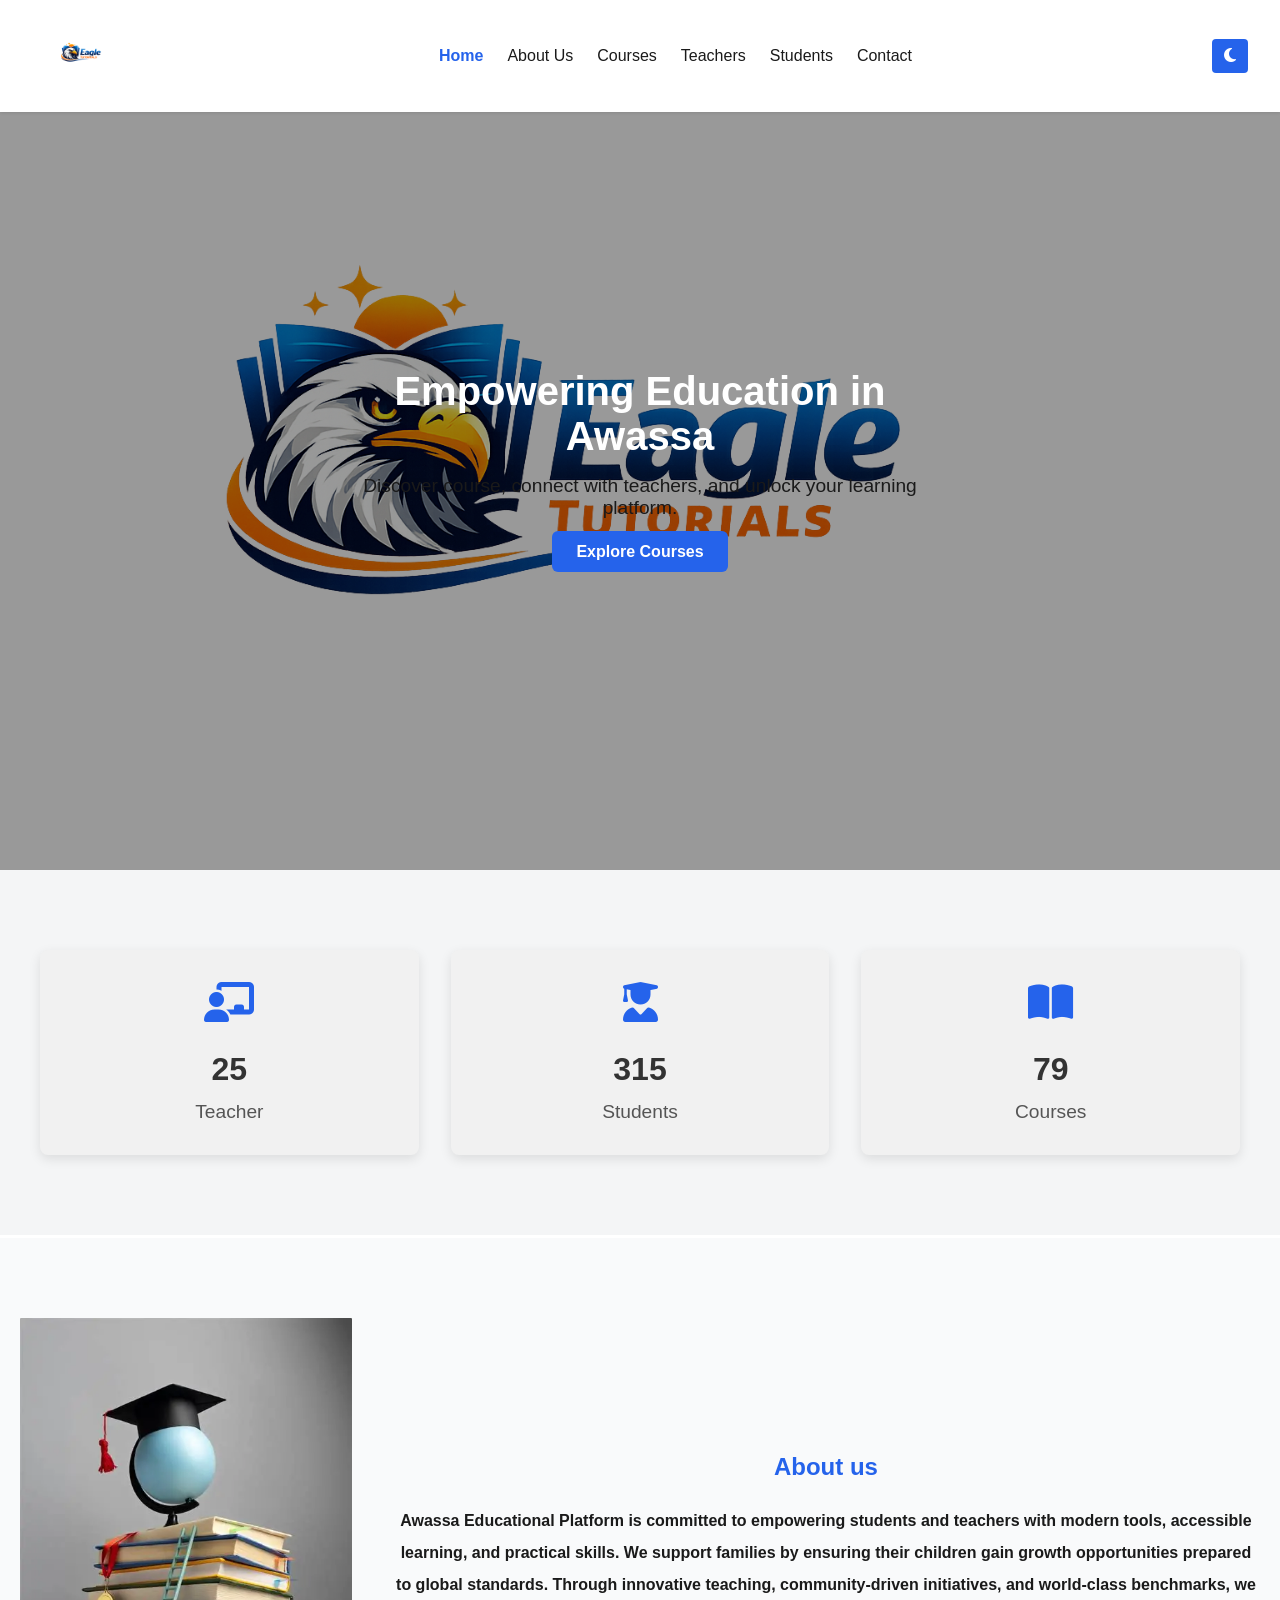
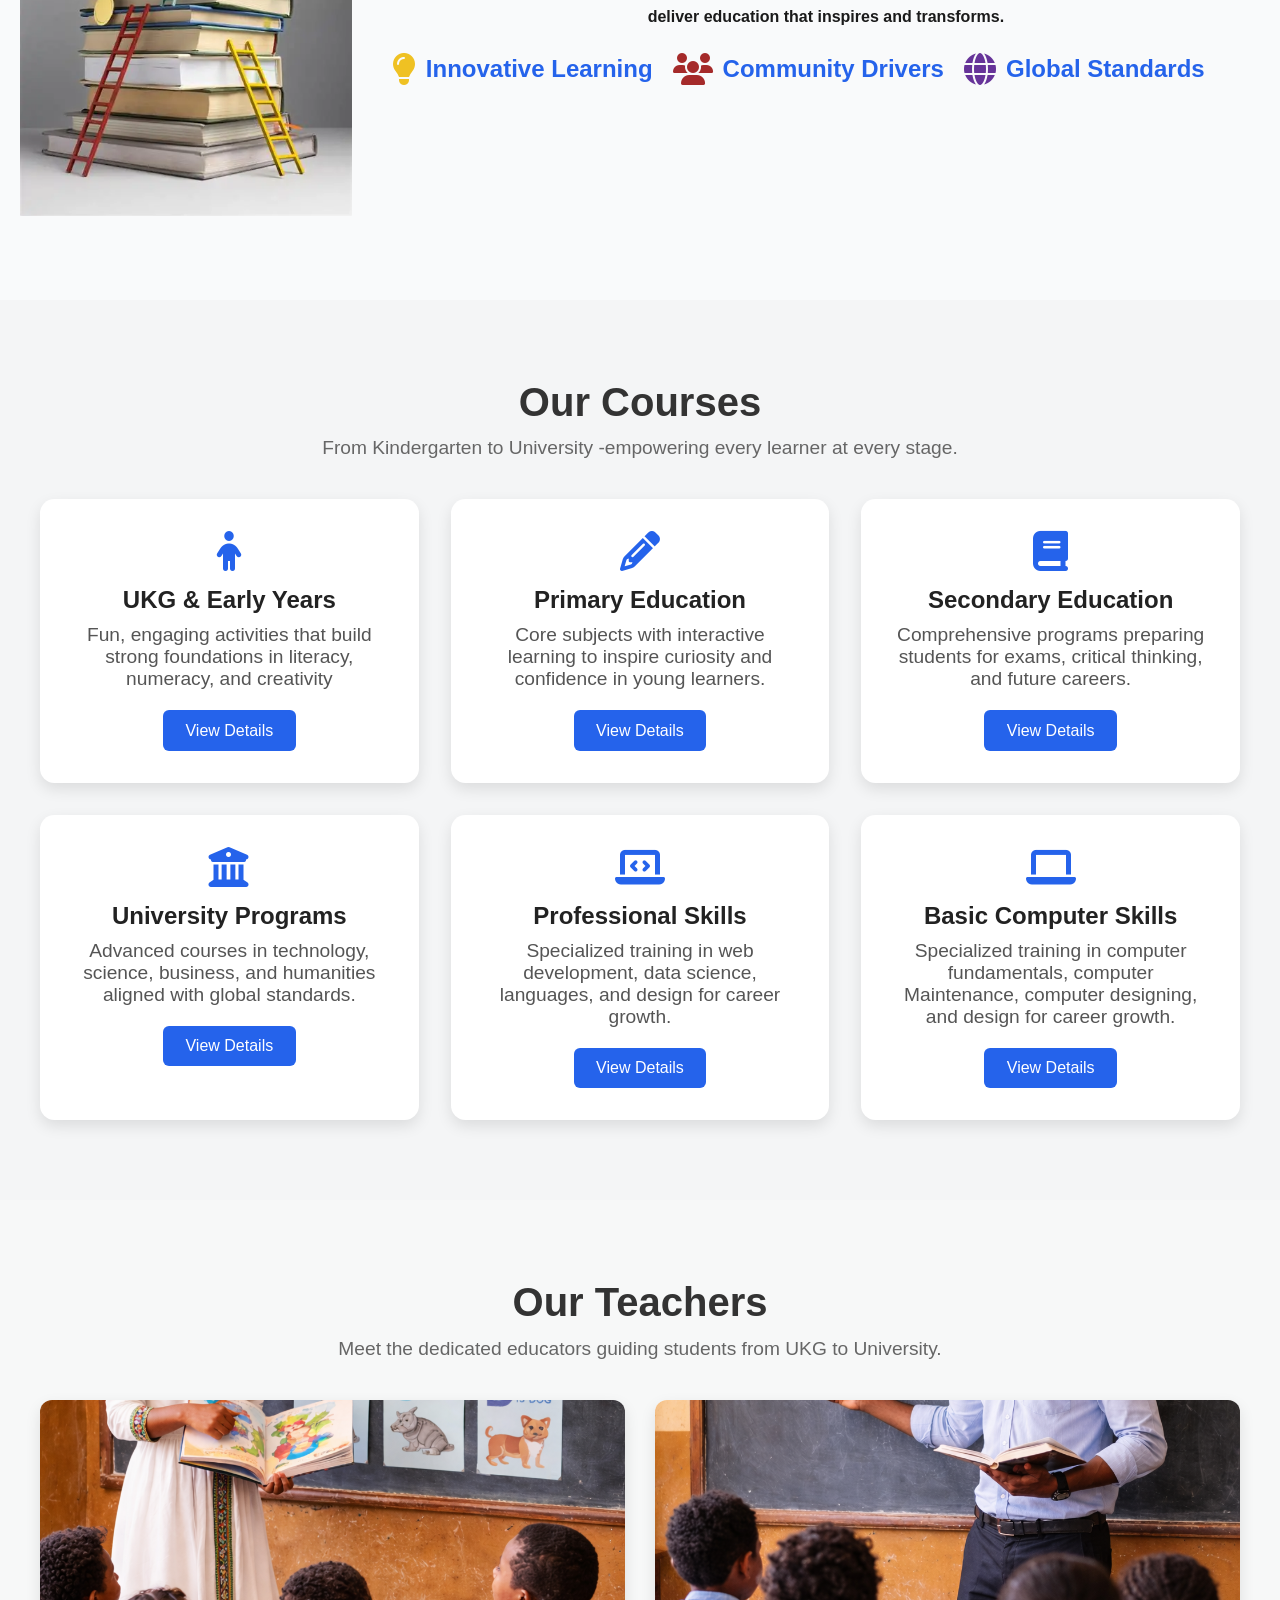
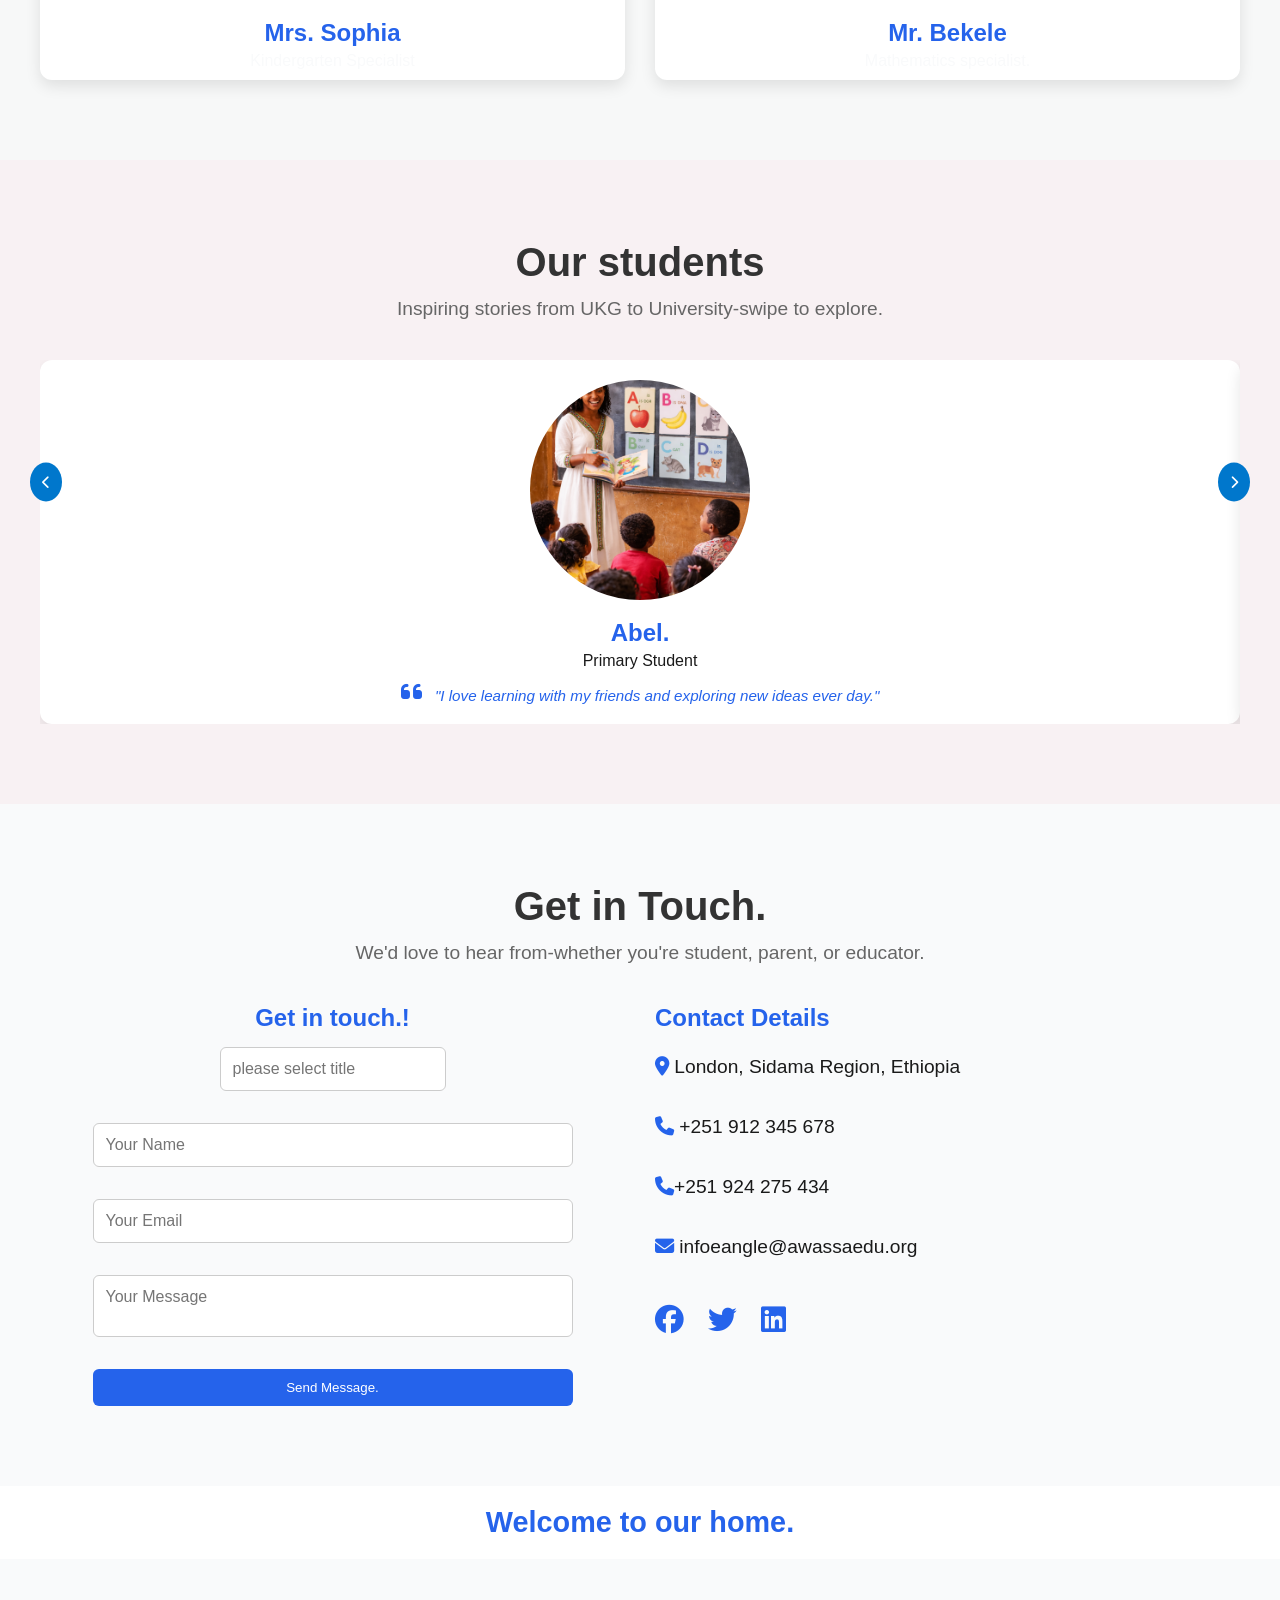
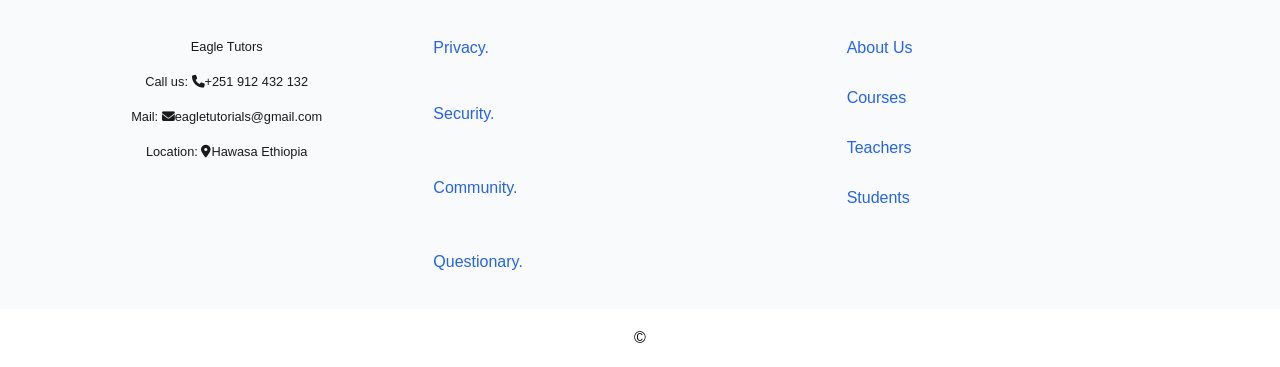
==== commit 4b5b1ff6: "feat(contact): integrate email.js for contact form submissions" ====
--- a/index.html
+++ b/index.html
@@ -32,7 +32,7 @@
       <div class="top-right-bar">
         <div>
           <div class="eye-care">
-            <i class="fas fa-sun"></i>
+            <!-- <i class="fas fa-sun"></i> -->
           </div>
           <div class="eye-care-btn">
             <span>light</span>
@@ -321,11 +321,18 @@
         <div class="contact-grid">
           <div class="contact-form">
             <h2 class="contact-title">Get in touch.!</h2>
-            <form>
-              <input type="text" placeholder="Your Name" required />
-              <input type="email" placeholder="Your Email" required />
-              <textarea placeholder="Your Message"></textarea>
-              <button type="submit" class="btn-secondary">Send MEssage.</button>
+            <form id="contact-form">
+<div class="select-title">
+<input type="text" name="contact_title" class="input" placeholder="please select title">
+</div>
+              <input type="text" placeholder="Your Name" name="user_name" required class="input" />
+              <input type="email" placeholder="Your Email" name="user_email" required  class="input"/>
+              <textarea placeholder="Your Message" name="message" class="input"></textarea>
+
+  <div id="loading-bar" class="loading-bar"></div>
+<div id="form-message" class="form-message"></div>
+
+              <button type="submit" class="btn-secondary">Send Message.</button>
             </form>
           </div>
 
@@ -385,6 +392,8 @@
       </div>
     </footer>
 
+
+<script src="https://cdn.jsdelivr.net/npm/emailjs-com@3/dist/email.min.js"></script>
     <script src="/script.js"></script>
   </body>
 </html>
--- a/style.css
+++ b/style.css
@@ -7,6 +7,7 @@
 }
 body {
   padding-top: 60px;
+  overflow-x: hidden;
 }
 :root {
   --top-bar-bg-color: #ffff;
@@ -546,8 +547,13 @@
   text-align: center;
   margin: 0 auto;
 }
-
-.contact-form input,
+.input {
+  padding: 12px;
+  border: 1px solid #ccc;
+  border-radius: 6px;
+  font-size: 1rem;
+  margin-bottom: 12px;
+}
 .contact-form textarea {
   padding: 12px;
   border: 1px solid #ccc;
@@ -562,6 +568,25 @@
 .contact-form textarea {
   resize: none;
 }
+.loading-bar {
+  width: 0;
+  height: 4px;
+  background: #007bff; 
+  transition: width 0.4s ease;
+  margin-top: 10px;
+  display: none; 
+}
+.form-message {
+margin-top: 12px;
+font-size: 14px;
+display: none;
+}
+.form-message.success {
+color: green;
+}
+.form-message.error {
+color: red;
+}
 .contact-form .btn-secondary {
   border: none;
   outline: none;
--- a/responsive.css
+++ b/responsive.css
@@ -23,10 +23,12 @@
     right: 0;
     width: 200px;
     padding: 2rem 1rem;
+    transition: 0.5s all ease;
   }
   .nav-links.active {
     display: flex;
     top: 80px;
+    transition: 1s all ease;
   }
   .menu-toggle {
     display: block;
@@ -46,7 +48,6 @@
     font-size: 1.5rem;
     margin-bottom: 0.5rem;
     text-align: center;
-    color: var(--btn-bg-color);
   }
   .about-container {
     flex-direction: column;
